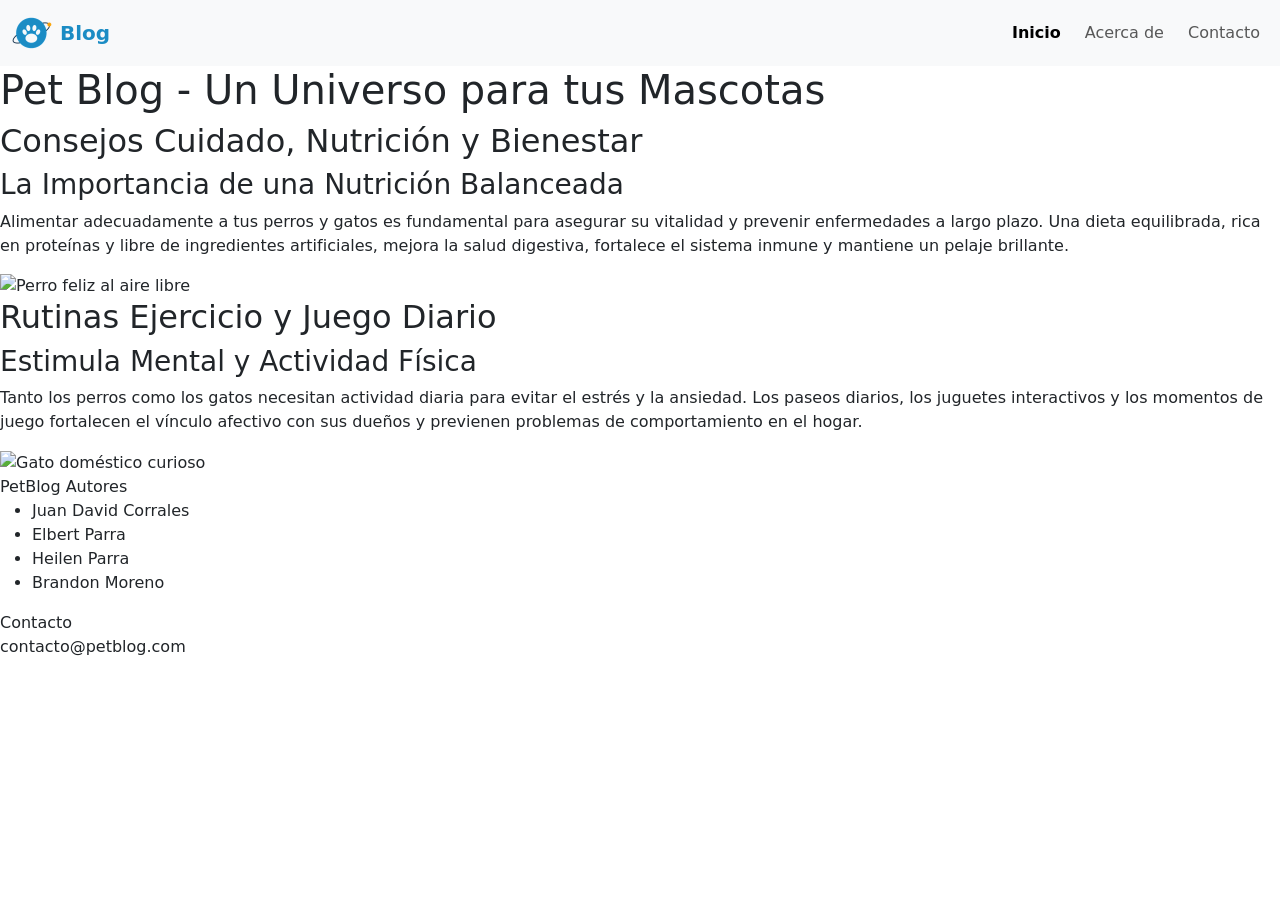
==== index.html @ 2574c0e8 "Navbar con logo, links centrados en móvil y página activa" ====
<!DOCTYPE html>
<html lang="es">
<head>
    <meta charset="UTF-8">
    <meta name="viewport" content="width=device-width, initial-scale=1.0">
    <link rel="stylesheet" href="style.css">
    <title>Pet Blog</title>
    <link href="https://cdn.jsdelivr.net/npm/bootstrap@5.3.8/dist/css/bootstrap.min.css" rel="stylesheet" integrity="sha384-sRIl4kxILFvY47J16cr9ZwB07vP4J8+LH7qKQnuqkuIAvNWLzeN8tE5YBujZqJLB" crossorigin="anonymous">
    <link rel="icon" href="img/favicon.ico">
</head>
<body> 
<nav class="navbar navbar-expand-lg bg-body-tertiary">
  <div class="container-fluid">
    <a class="navbar-brand d-flex align-items-center gap-2" href="index.html">
      <img src="img/logo-icon.png" alt="" width="40" height="40">
      <span class="fw-semibold" style="color: #1B8CC4;">Blog</span>
    </a>
    <button class="navbar-toggler" type="button" data-bs-toggle="collapse" data-bs-target="#navbarNavAltMarkup" aria-controls="navbarNavAltMarkup" aria-expanded="false" aria-label="Toggle navigation">
      <span class="navbar-toggler-icon"></span>
    </button>
    <div class="collapse navbar-collapse" id="navbarNavAltMarkup">
      <div class="navbar-nav ms-lg-auto text-center gap-lg-2">
        <a class="nav-link active fw-semibold" aria-current="page" href="index.html">Inicio</a>
        <a class="nav-link" href="about.html">Acerca de</a>
        <a class="nav-link" href="contact.html">Contacto</a>
      </div>
    </div>
  </div>
</nav>

    <main class="containerHomeSections">
       

        <section class="postSection">
            <h1>Pet Blog - Un Universo para tus Mascotas</h1>
            <h2>Consejos Cuidado, Nutrición y Bienestar</h2>
            
            <div class="blockEntries">
                <div class="entriesText">
                    <h3>La Importancia de una Nutrición Balanceada</h3>
                    <p>
                        Alimentar adecuadamente a tus perros y gatos es fundamental para asegurar su vitalidad y prevenir 
                        enfermedades a largo plazo. Una dieta equilibrada, rica en proteínas y libre de ingredientes artificiales, 
                        mejora la salud digestiva, fortalece el sistema inmune y mantiene un pelaje brillante.
                    </p>
                </div>

                <div class="petImage">
                    <img src="https://images.unsplash.com/photo-1543466835-00a7907e9de1?w=600&auto=format&fit=crop" alt="Perro feliz al aire libre">
                </div>
            </div>
        </section>

      
        <section class="postSection">
            <h2>Rutinas Ejercicio y Juego Diario</h2>
            
            <div class="blockEntries">
                <div class="entriesText">
                    <h3>Estimula Mental y Actividad Física</h3>
                    <p>
                        Tanto los perros como los gatos necesitan actividad diaria para evitar el estrés y la ansiedad. 
                        Los paseos diarios, los juguetes interactivos y los momentos de juego fortalecen el vínculo afectivo 
                        con sus dueños y previenen problemas de comportamiento en el hogar.
                    </p>
                </div>
                <div class="petImage">
                    <img src="https://images.unsplash.com/photo-1514888286974-6c03e2ca1dba?w=600&auto=format&fit=crop" alt="Gato doméstico curioso">
                </div>
            </div>
        </section>
    </main>
    
    <footer class="piePagina">
        <h8>PetBlog</h1>
        <h9>Autores</h9>
        <ul>
            <li>Juan David Corrales</li>
            <li>Elbert Parra</li>
            <li>Heilen Parra</li>
            <li>Brandon Moreno</li>
        </ul>
        <h10>Contacto</h10>
        <p id="correo">contacto@petblog.com</p>
        
    </footer>
    <script src="script.js"></script>
    <script src="https://cdn.jsdelivr.net/npm/bootstrap@5.3.8/dist/js/bootstrap.bundle.min.js" integrity="sha384-FKyoEForCGlyvwx9Hj09JcYn3nv7wiPVlz7YYwJrWVcXK/BmnVDxM+D2scQbITxI" crossorigin="anonymous"></script>
</body>
</html>
---- style.css ----
:root {
  --azul-noche: #0F2A43;      /* Títulos y texto */
  --azul-cielo: #1B8CC4;      /* Subtítulos, enlaces, botones */
  --azul-niebla: #D6ECF7;     /* Etiquetas y hover */
  --naranja-galleta: #F59E0B; /* Acento y llamadas a la acción */
  --gris-nube: #F4F6F8;       /* Fondo de la página */
  --blanco: #FFFFFF;          /* Tarjetas de los artículos */
  --gris-pizarra: #5B6B7B;    /* Texto secundario */
}

/*
* {
    margin: 0;
    padding: 0;
    box-sizing: border-box;
}

body {
    font-family: 'Segoe UI', Tahoma, Geneva, Verdana, sans-serif;
    color: #1e293b;
    background-color: #f1f5f9;
    display: flex;
    flex-direction: column;
    min-height: 100vh;
}
.containerHomeSections {
    max-width: 1100px;
    margin: 2rem auto;
    padding: 0 1.5rem;
    flex: 1;
}

.postSection {
    background: #ffffff;
    border-radius: 8px;
    padding: 2rem;
    margin-bottom: 2rem;
    box-shadow: 0 4px 6px rgba(0, 0, 0, 0.05);
}

.postSection h1 {
    font-size: 1.8rem;
    color: #0f172a;
    margin-bottom: 0.5rem;
}

.postSection h2 {
    font-size: 1.2rem;
    color: #0284c7;
    margin-bottom: 1.5rem;
    font-weight: 500;
}

.blockEntries {
    display: flex;
    align-items: center;
    gap: 2rem;
    margin-top: 1rem;
}

.entriesText {
    flex: 1;
}

.entriesText h3 {
    font-size: 1.3rem;
    color: #1e293b;
    margin-bottom: 0.8rem;
}

.entriesText p {
    color: #475569;
}

.petImage {
    flex: 1;
}

.petImage img {
    width: 100%;
    height: auto;
    border-radius: 8px;
    object-fit: cover;
    box-shadow: 0 4px 12px rgba(0, 0, 0, 0.1);
}

.blockEntries.reverse {
    flex-direction: row-reverse;
}
.piePagina{

    background-color: lightskyblue;
    color: #1B8CC4;
    padding: 40px 700px;
}

    nav {
        position: sticky;
        top:0;
        background-color: #87cefa;
  border-bottom: 1px solid black;

}

.crumbs ol {
  list-style-type: none;
  padding-left: 0;
}

.crumbs li {
  padding-left: 20%;
  padding-top: 10px;
  padding-bottom: 10px;
  
}

.crumb {
  display: inline-block;
}

.crumb a::after {
  display: inline-block;
  color: black;
  content: ">";
  font-size: 80%;
  font-weight: bold;
  padding: 0 3px;
}
a {
 font-size: larger;
font-family: 'Segoe UI', Tahoma, Geneva, Verdana, sans-serif;
}
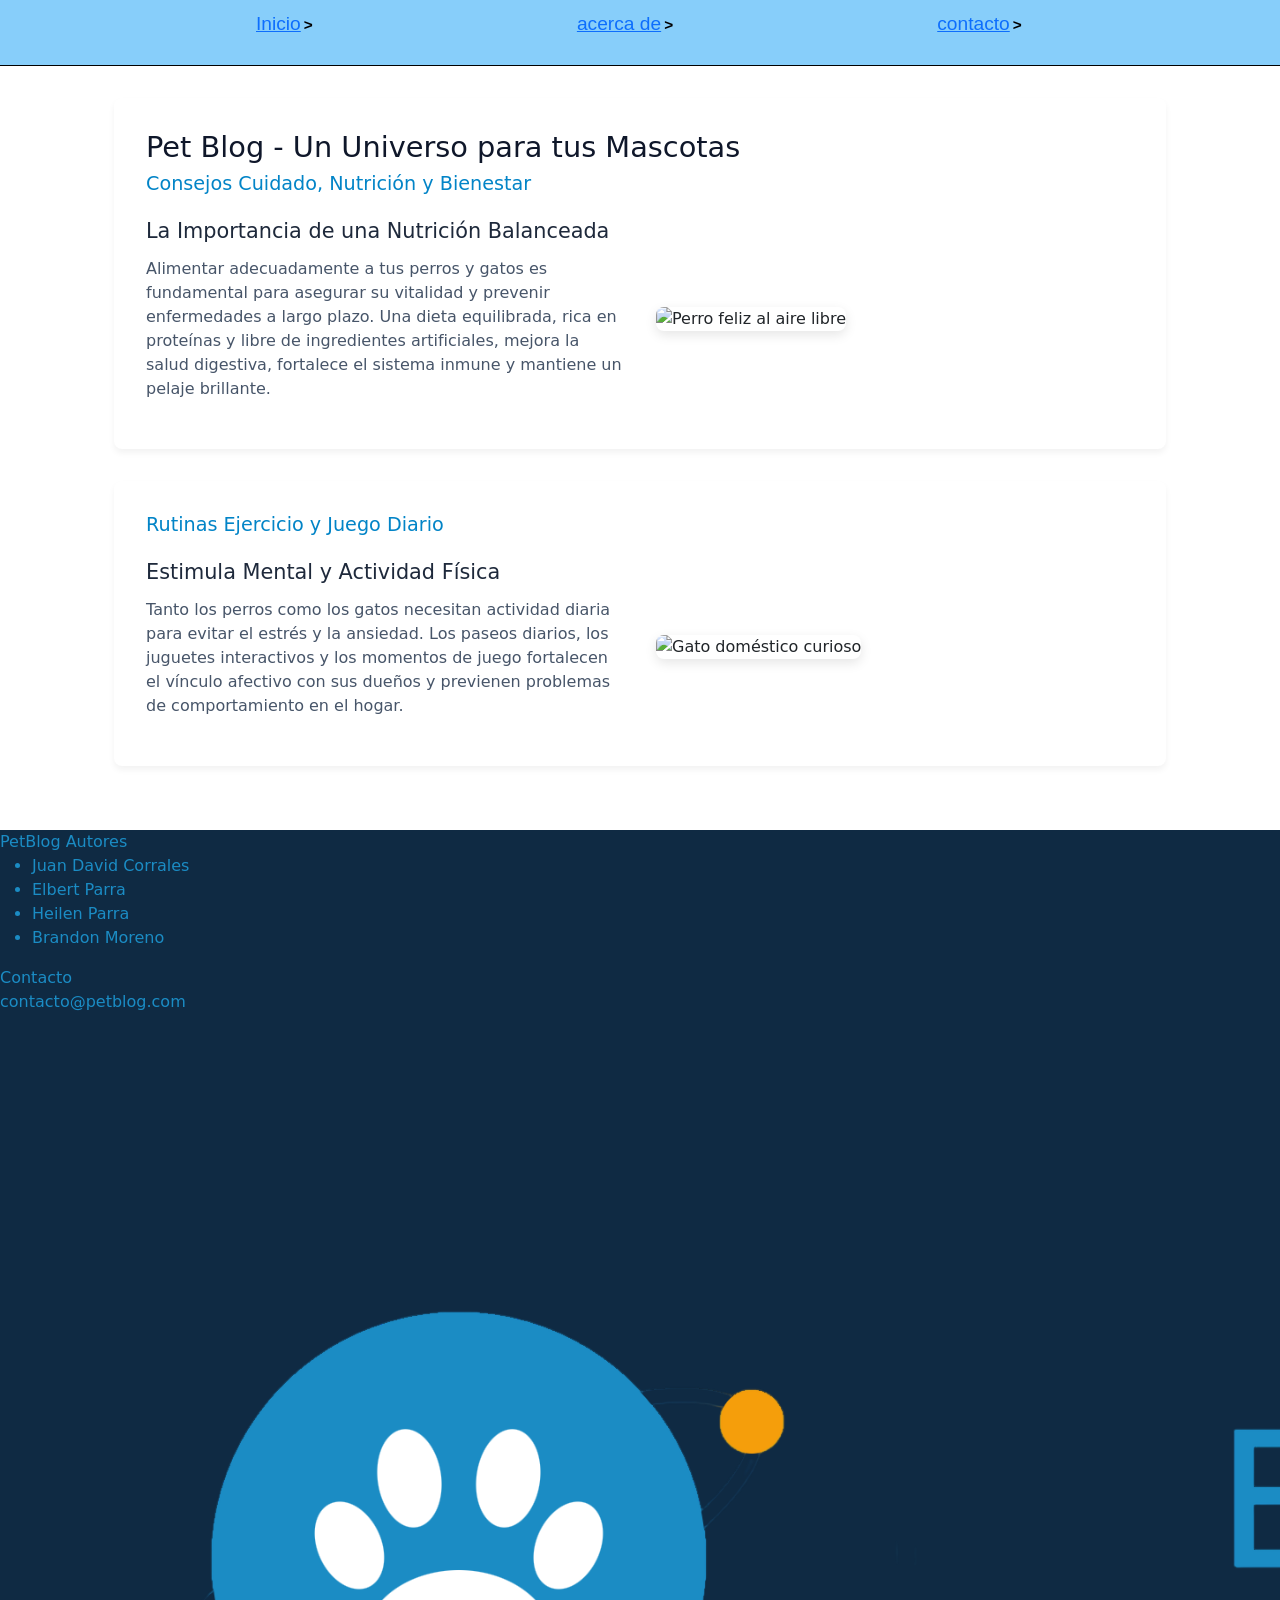
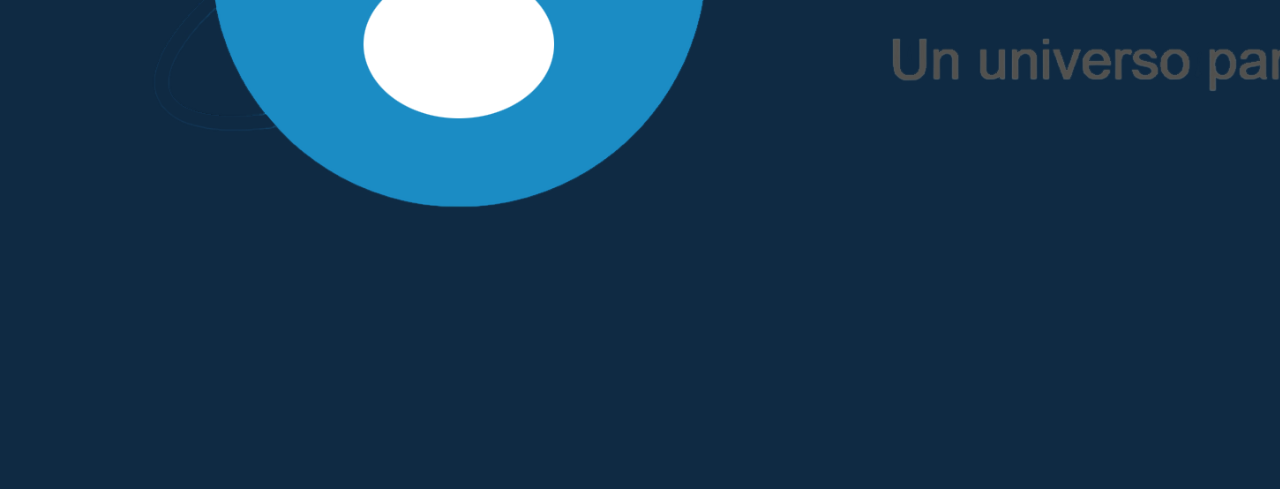
==== commit 827b9d19: "primera-actualizacion-footer" ====
--- a/index.html
+++ b/index.html
@@ -6,27 +6,18 @@
     <link rel="stylesheet" href="style.css">
     <title>Pet Blog</title>
     <link href="https://cdn.jsdelivr.net/npm/bootstrap@5.3.8/dist/css/bootstrap.min.css" rel="stylesheet" integrity="sha384-sRIl4kxILFvY47J16cr9ZwB07vP4J8+LH7qKQnuqkuIAvNWLzeN8tE5YBujZqJLB" crossorigin="anonymous">
-    <link rel="icon" href="img/favicon.ico">
 </head>
-<body> 
-<nav class="navbar navbar-expand-lg bg-body-tertiary">
-  <div class="container-fluid">
-    <a class="navbar-brand d-flex align-items-center gap-2" href="index.html">
-      <img src="img/logo-icon.png" alt="" width="40" height="40">
-      <span class="fw-semibold" style="color: #1B8CC4;">Blog</span>
-    </a>
-    <button class="navbar-toggler" type="button" data-bs-toggle="collapse" data-bs-target="#navbarNavAltMarkup" aria-controls="navbarNavAltMarkup" aria-expanded="false" aria-label="Toggle navigation">
-      <span class="navbar-toggler-icon"></span>
-    </button>
-    <div class="collapse navbar-collapse" id="navbarNavAltMarkup">
-      <div class="navbar-nav ms-lg-auto text-center gap-lg-2">
-        <a class="nav-link active fw-semibold" aria-current="page" href="index.html">Inicio</a>
-        <a class="nav-link" href="about.html">Acerca de</a>
-        <a class="nav-link" href="contact.html">Contacto</a>
-      </div>
-    </div>
-  </div>
+
+<body>
+       
+    <nav class="crumbs">
+  <ol>
+    <li class="crumb"><a href = "index.html">Inicio</a></li>
+    <li class="crumb"><a href = "about.html">acerca de</a></li>
+    <li class="crumb"><a href = "contact.html">contacto</a></li>
+  </ol>
 </nav>
+
 
     <main class="containerHomeSections">
        
@@ -82,6 +73,7 @@
         </ul>
         <h10>Contacto</h10>
         <p id="correo">contacto@petblog.com</p>
+        <img src="img/logo_pet_blog-Photoroom.png" alt="logo">
         
     </footer>
     <script src="script.js"></script>
--- a/style.css
+++ b/style.css
@@ -1,14 +1,4 @@
-:root {
-  --azul-noche: #0F2A43;      /* Títulos y texto */
-  --azul-cielo: #1B8CC4;      /* Subtítulos, enlaces, botones */
-  --azul-niebla: #D6ECF7;     /* Etiquetas y hover */
-  --naranja-galleta: #F59E0B; /* Acento y llamadas a la acción */
-  --gris-nube: #F4F6F8;       /* Fondo de la página */
-  --blanco: #FFFFFF;          /* Tarjetas de los artículos */
-  --gris-pizarra: #5B6B7B;    /* Texto secundario */
-}
 
-/*
 * {
     margin: 0;
     padding: 0;
@@ -89,9 +79,13 @@
 }
 .piePagina{
 
-    background-color: lightskyblue;
+    background-color: #0F2A43;
     color: #1B8CC4;
-    padding: 40px 700px;
+}
+
+#autores-lista{
+    color:#F4F6F8
+    fonts
 }
 
     nav {
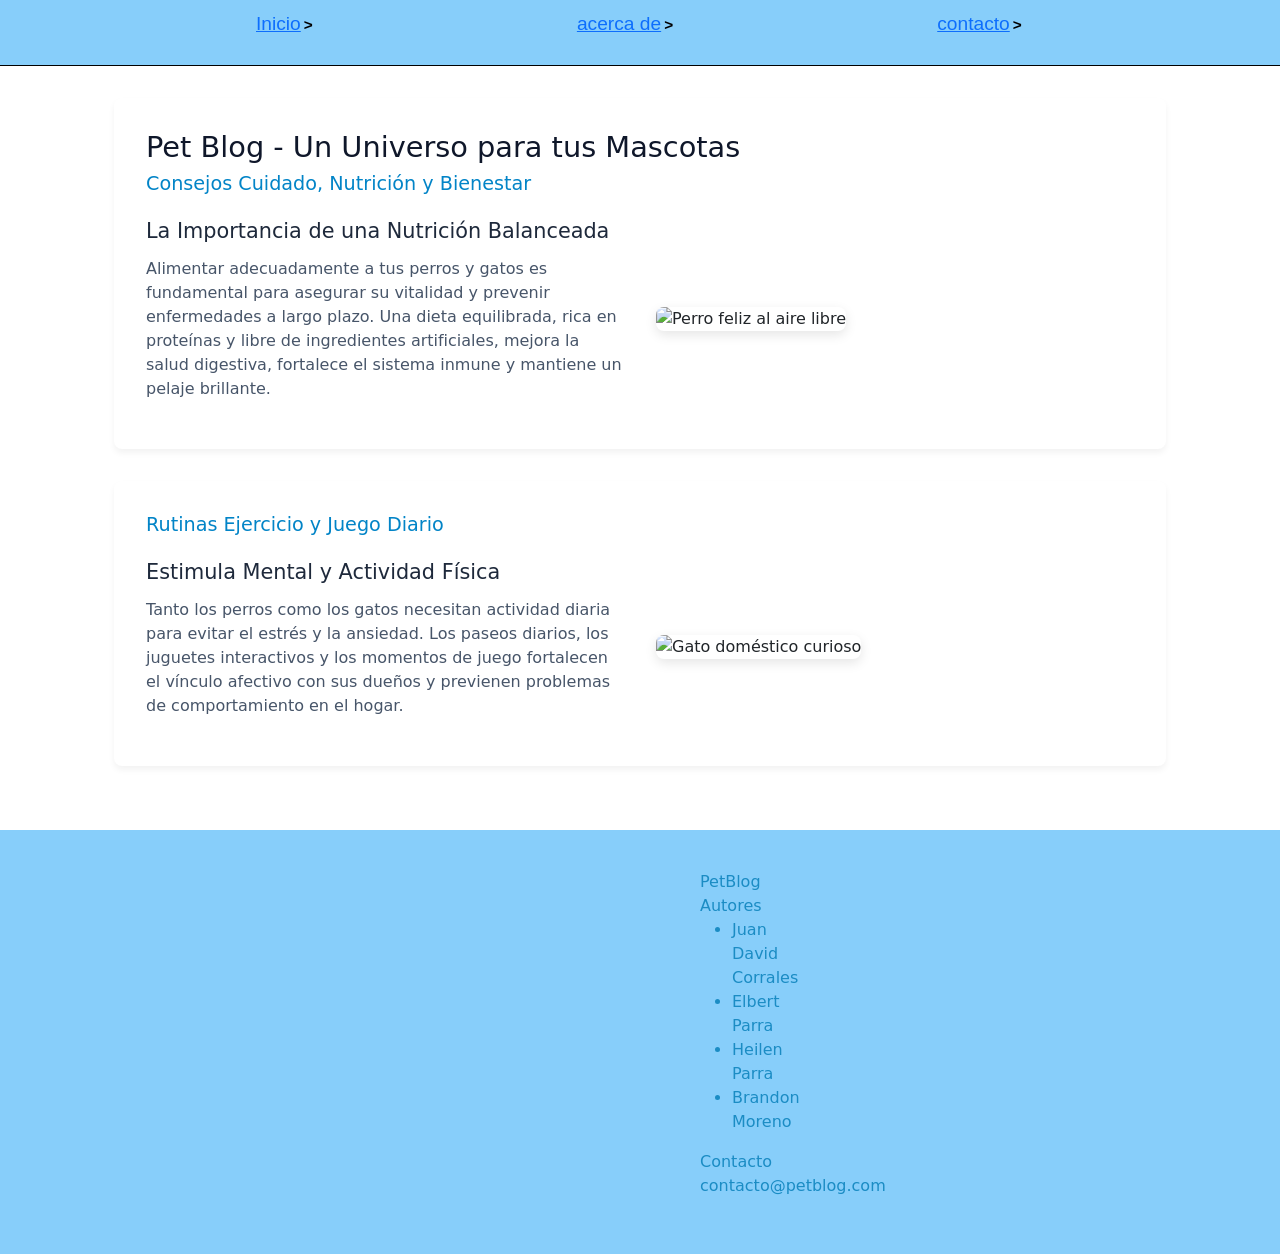
==== commit 38fa8854: "aboutus_update" ====
--- a/index.html
+++ b/index.html
@@ -73,7 +73,6 @@
         </ul>
         <h10>Contacto</h10>
         <p id="correo">contacto@petblog.com</p>
-        <img src="img/logo_pet_blog-Photoroom.png" alt="logo">
         
     </footer>
     <script src="script.js"></script>
--- a/style.css
+++ b/style.css
@@ -79,13 +79,9 @@
 }
 .piePagina{
 
-    background-color: #0F2A43;
+    background-color: lightskyblue;
     color: #1B8CC4;
-}
-
-#autores-lista{
-    color:#F4F6F8
-    fonts
+    padding: 40px 700px;
 }
 
     nav {
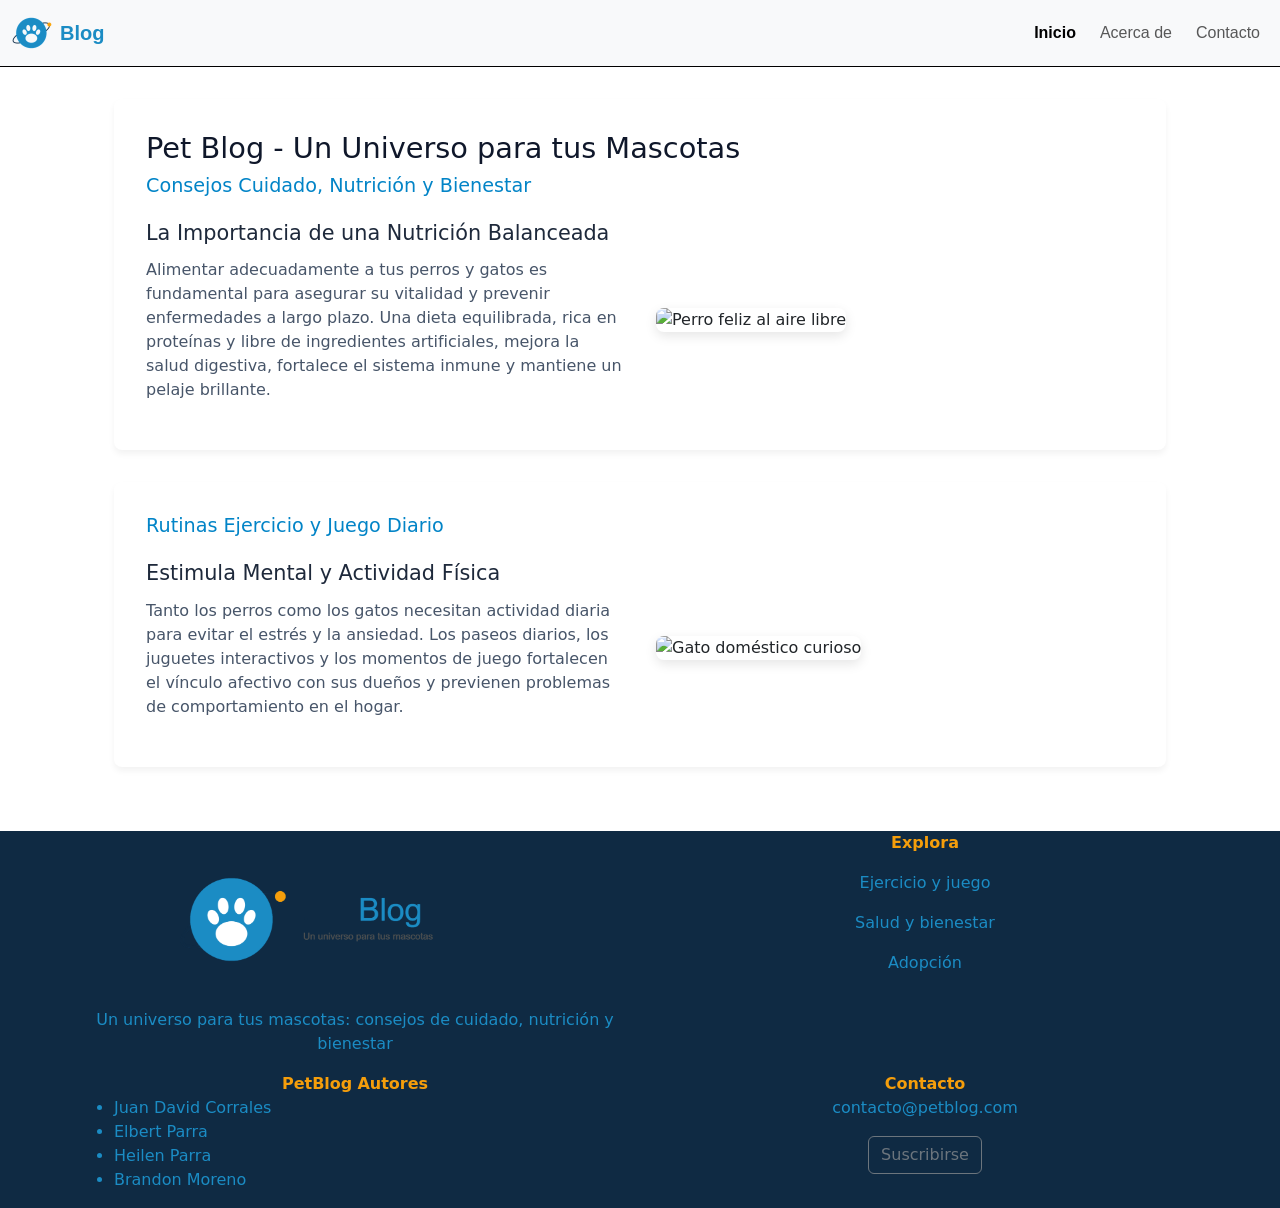
==== commit f4366781: "footer-actualizado" ====
--- a/index.html
+++ b/index.html
@@ -6,18 +6,27 @@
     <link rel="stylesheet" href="style.css">
     <title>Pet Blog</title>
     <link href="https://cdn.jsdelivr.net/npm/bootstrap@5.3.8/dist/css/bootstrap.min.css" rel="stylesheet" integrity="sha384-sRIl4kxILFvY47J16cr9ZwB07vP4J8+LH7qKQnuqkuIAvNWLzeN8tE5YBujZqJLB" crossorigin="anonymous">
+    <link rel="icon" href="img/favicon.ico">
 </head>
-
-<body>
-       
-    <nav class="crumbs">
-  <ol>
-    <li class="crumb"><a href = "index.html">Inicio</a></li>
-    <li class="crumb"><a href = "about.html">acerca de</a></li>
-    <li class="crumb"><a href = "contact.html">contacto</a></li>
-  </ol>
+<body> 
+<nav class="navbar navbar-expand-lg bg-body-tertiary">
+  <div class="container-fluid">
+    <a class="navbar-brand d-flex align-items-center gap-2" href="index.html">
+      <img src="img/logo-icon.png" alt="" width="40" height="40">
+      <span class="fw-semibold" style="color: #1B8CC4;">Blog</span>
+    </a>
+    <button class="navbar-toggler" type="button" data-bs-toggle="collapse" data-bs-target="#navbarNavAltMarkup" aria-controls="navbarNavAltMarkup" aria-expanded="false" aria-label="Toggle navigation">
+      <span class="navbar-toggler-icon"></span>
+    </button>
+    <div class="collapse navbar-collapse" id="navbarNavAltMarkup">
+      <div class="navbar-nav ms-lg-auto text-center gap-lg-2">
+        <a class="nav-link active fw-semibold" aria-current="page" href="index.html">Inicio</a>
+        <a class="nav-link" href="about.html">Acerca de</a>
+        <a class="nav-link" href="contact.html">Contacto</a>
+      </div>
+    </div>
+  </div>
 </nav>
-
 
     <main class="containerHomeSections">
        
@@ -62,18 +71,41 @@
         </section>
     </main>
     
-    <footer class="piePagina">
-        <h8>PetBlog</h1>
-        <h9>Autores</h9>
-        <ul>
-            <li>Juan David Corrales</li>
-            <li>Elbert Parra</li>
-            <li>Heilen Parra</li>
-            <li>Brandon Moreno</li>
-        </ul>
-        <h10>Contacto</h10>
-        <p id="correo">contacto@petblog.com</p>
-        
+   <footer class="piePagina">
+        <div class="container text-center">
+            <div class="row">
+                <div class="col">
+                    <img src="img/logo_pet_blog-Photoroom.png" alt="logo" width="400">
+                    <p>Un universo para tus mascotas: consejos de cuidado, nutrición y bienestar</p>
+                </div>
+
+                <div class="col">
+                    <p class="fw-bold" class="text-center" style="color: #F59E0B;">Explora</p>
+                    <p class="text-center">Ejercicio y juego</p>
+                    <p class="text-center">Salud y bienestar</p>
+                    <p class="text-center">Adopción</p>
+                </div>
+
+            </div>
+            <div class="row">
+                <div class="col">    
+                    <h8 class="fw-bold" style="color: #F59E0B;">PetBlog</h8>
+                        <h9 class="fw-bold" style="color: #F59E0B;">Autores</h9>
+                        <ul>
+                            <li class="text-start">Juan David Corrales</li>
+                            <li class="text-start">Elbert Parra</li>
+                            <li class="text-start">Heilen Parra</li>
+                            <li class="text-start">Brandon Moreno</li>
+                        </ul>
+                </div>
+
+                <div class="col">
+                    <h10 class="fw-bold" style="color: #F59E0B;">Contacto</h10>
+                    <p id="correo">contacto@petblog.com</p>
+                    <button id="boton-suscribirse" type="button" class="btn btn-outline-secondary">Suscribirse</button>
+                </div>
+            </div>
+        </div>
     </footer>
     <script src="script.js"></script>
     <script src="https://cdn.jsdelivr.net/npm/bootstrap@5.3.8/dist/js/bootstrap.bundle.min.js" integrity="sha384-FKyoEForCGlyvwx9Hj09JcYn3nv7wiPVlz7YYwJrWVcXK/BmnVDxM+D2scQbITxI" crossorigin="anonymous"></script>
--- a/style.css
+++ b/style.css
@@ -1,3 +1,13 @@
+:root {
+  --azul-noche: #0F2A43;      /* Títulos y texto */
+  --azul-cielo: #1B8CC4;      /* Subtítulos, enlaces, botones */
+  --azul-niebla: #D6ECF7;     /* Etiquetas y hover */
+  --naranja-galleta: #F59E0B; /* Acento y llamadas a la acción */
+  --gris-nube: #F4F6F8;       /* Fondo de la página */
+  --blanco: #FFFFFF;          /* Tarjetas de los artículos */
+  --gris-pizarra: #5B6B7B;    /* Texto secundario */
+}
+
 
 * {
     margin: 0;
@@ -79,9 +89,14 @@
 }
 .piePagina{
 
-    background-color: lightskyblue;
+    background-color: #0F2A43;
     color: #1B8CC4;
-    padding: 40px 700px;
+}
+
+
+#autores-lista{
+    color:#F4F6F8
+    fonts
 }
 
     nav {
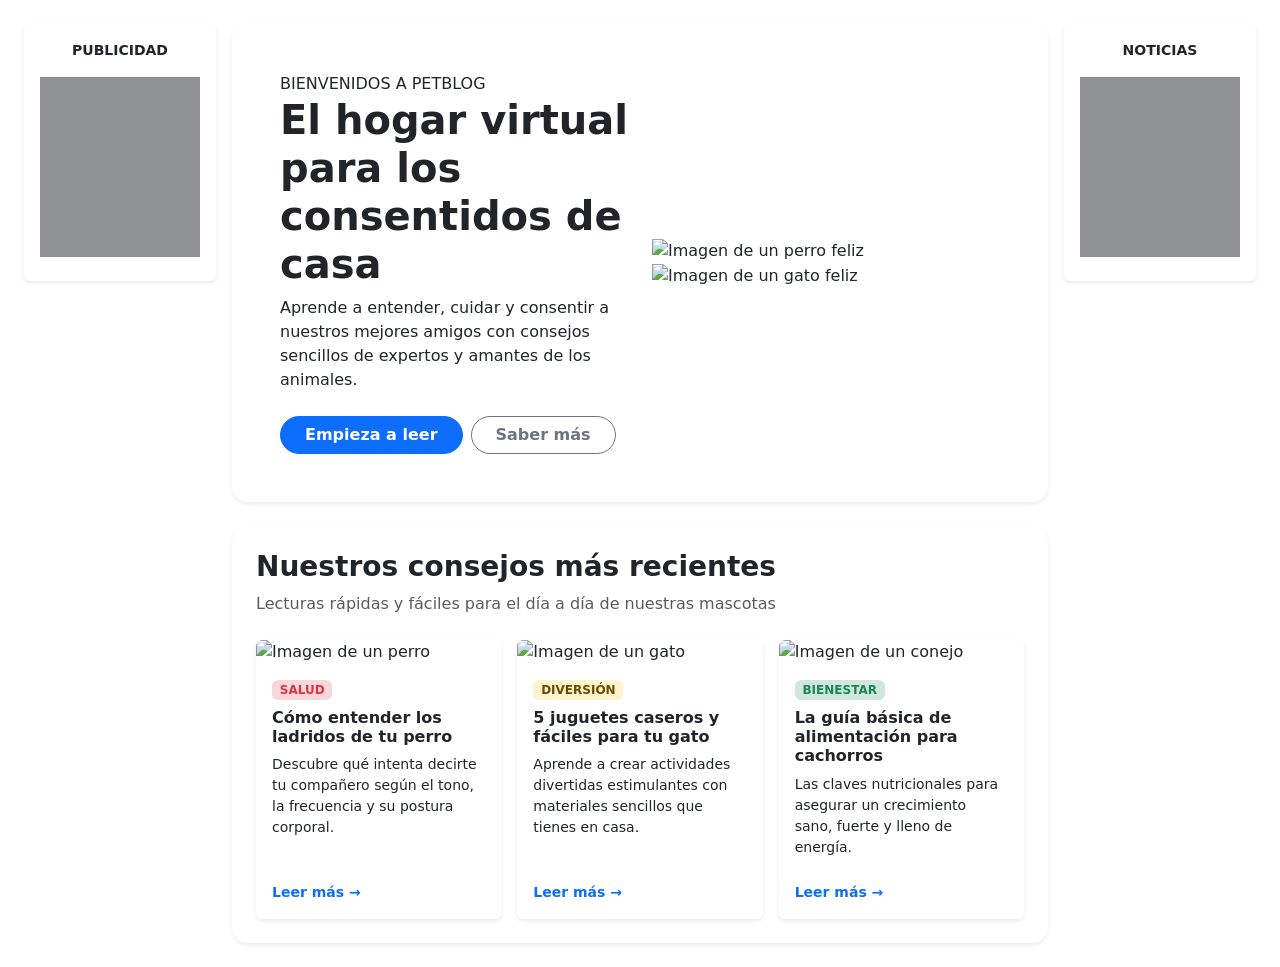
==== commit e21d7147: "Refactoring Index" ====
--- a/index.html
+++ b/index.html
@@ -1,114 +1,136 @@
 <!DOCTYPE html>
 <html lang="es">
 <head>
-    <meta charset="UTF-8">
-    <meta name="viewport" content="width=device-width, initial-scale=1.0">
-    <link rel="stylesheet" href="style.css">
-    <title>Pet Blog</title>
-    <link href="https://cdn.jsdelivr.net/npm/bootstrap@5.3.8/dist/css/bootstrap.min.css" rel="stylesheet" integrity="sha384-sRIl4kxILFvY47J16cr9ZwB07vP4J8+LH7qKQnuqkuIAvNWLzeN8tE5YBujZqJLB" crossorigin="anonymous">
-    <link rel="icon" href="img/favicon.ico">
+  <meta charset="UTF-8">
+  <meta name="viewport" content="width=device-width, initial-scale=1.0">
+  <title>PetBlog</title>
+  <link href="https://cdn.jsdelivr.net/npm/bootstrap@5.3.3/dist/css/bootstrap.min.css" rel="stylesheet">
+  <link rel="stylesheet" href="styles.css">
 </head>
-<body> 
-<nav class="navbar navbar-expand-lg bg-body-tertiary">
-  <div class="container-fluid">
-    <a class="navbar-brand d-flex align-items-center gap-2" href="index.html">
-      <img src="img/logo-icon.png" alt="" width="40" height="40">
-      <span class="fw-semibold" style="color: #1B8CC4;">Blog</span>
-    </a>
-    <button class="navbar-toggler" type="button" data-bs-toggle="collapse" data-bs-target="#navbarNavAltMarkup" aria-controls="navbarNavAltMarkup" aria-expanded="false" aria-label="Toggle navigation">
-      <span class="navbar-toggler-icon"></span>
-    </button>
-    <div class="collapse navbar-collapse" id="navbarNavAltMarkup">
-      <div class="navbar-nav ms-lg-auto text-center gap-lg-2">
-        <a class="nav-link active fw-semibold" aria-current="page" href="index.html">Inicio</a>
-        <a class="nav-link" href="about.html">Acerca de</a>
-        <a class="nav-link" href="contact.html">Contacto</a>
+<body>
+
+ 
+
+
+  <main>
+    <div class="container-fluid my-4 px-lg-4">
+      <div class="row g-3 align-items-start">
+        
+        <!-- Columna Izquierda: Publicidad  -->
+        <aside class="col-12 col-md-2">
+          <div class="aside-box p-3 text-center rounded shadow-sm">
+            <small class="fw-bold text-uppercase d-block mb-2">Publicidad</small>
+            <div class="placeholder-glow">
+              <span class="placeholder col-12 my-2" style="height: 180px;"></span>
+            </div>
+          </div>
+        </aside>
+
+        <!-- Columna Central: Hero -->
+        <div class="col-12 col-md-8">
+          
+          <!-- Sección HERO -->
+          <section class="hero p-4 p-md-5 rounded-4 shadow-sm mb-4">
+            <div class="row align-items-center g-4">
+              
+              <!-- Texto del Hero -->
+              <div class="col-12 col-lg-6">
+                <span class="heroBadge">BIENVENIDOS A PETBLOG</span>
+                <h1 class="heroTextTitle display-6 fw-bold">El hogar virtual para los consentidos de casa</h1>
+                <p class="heroTextText fs-6 mb-4">Aprende a entender, cuidar y consentir a nuestros mejores amigos con consejos sencillos de expertos y amantes de los animales.</p>
+                <div class="heroTextButtons d-flex gap-2 flex-wrap">
+                  <a href="#postId" class="btn btn-primary rounded-pill px-4 fw-bold">Empieza a leer</a>
+                  <a href="nosotros.html" class="btn btn-outline-secondary rounded-pill px-4 fw-bold">Saber más</a>
+                </div>
+              </div>
+
+              <!-- Imágenes del Hero -->
+              <div class="col-12 col-lg-6">
+                <div class="heroImages">
+                  <div class="heroImagesBackgroundOne"></div>
+                  <div class="heroImagesBackgoundTwo"></div> 
+
+                  <div class="heroImage imageDog">
+                    <img src="https://images.unsplash.com/photo-1543466835-00a7907e9de1?w=400" alt="Imagen de un perro feliz" class="img-fluid w-100 h-100 object-fit-cover">
+                  </div>
+
+                  <div class="heroImage imageCat">
+                    <img src="https://images.unsplash.com/photo-1514888286974-6c03e2ca1dba?w=400" alt="Imagen de un gato feliz" class="img-fluid w-100 h-100 object-fit-cover">
+                  </div>
+
+                  
+              </div>
+
+            </div>
+          </section>
+
+          <!-- Sección POSTS  -->
+          <section class="post p-4 rounded-4 shadow-sm" id="postId">
+            <div class="postTitle mb-4">
+              <h2 class="fw-bold h3">Nuestros consejos más recientes</h2>
+              <p class="text-muted">Lecturas rápidas y fáciles para el día a día de nuestras mascotas</p>
+            </div>
+
+            <div class="row row-cols-1 row-cols-lg-3 g-3">
+              
+              <div class="col">
+                <article class="card h-100 border-0 shadow-sm overflow-hidden">
+                  <img src="https://images.unsplash.com/photo-1583511655857-d19b40a7a54e?w=500" class="card-img-top post-card-img" alt="Imagen de un perro">
+                  <div class="card-body d-flex flex-column">
+                    <span class="card-tag tag-salud badge bg-danger-subtle text-danger mb-2 align-self-start">SALUD</span>
+                    <h3 class="card-title h6 fw-bold">Cómo entender los ladridos de tu perro</h3>
+                    <p class="card-text small flex-grow-1">Descubre qué intenta decirte tu compañero según el tono, la frecuencia y su postura corporal.</p>
+                    <a href="#" class="read-more fw-bold text-decoration-none small mt-2">Leer más &rarr;</a>
+                  </div>
+                </article>
+              </div>
+
+              <div class="col">
+                <article class="card h-100 border-0 shadow-sm overflow-hidden">
+                  <img src="https://images.unsplash.com/photo-1533738363-b7f9aef128ce?w=500" class="card-img-top post-card-img" alt="Imagen de un gato">
+                  <div class="card-body d-flex flex-column">
+                    <span class="card-tag tag-diversion badge bg-warning-subtle text-warning-emphasis mb-2 align-self-start">DIVERSIÓN</span>
+                    <h3 class="card-title h6 fw-bold">5 juguetes caseros y fáciles para tu gato</h3>
+                    <p class="card-text small flex-grow-1">Aprende a crear actividades divertidas estimulantes con materiales sencillos que tienes en casa.</p>
+                    <a href="#" class="read-more fw-bold text-decoration-none small mt-2">Leer más &rarr;</a>
+                  </div>
+                </article>
+              </div>
+
+              <div class="col">
+                <article class="card h-100 border-0 shadow-sm overflow-hidden">
+                  <img src="https://images.unsplash.com/photo-1552053831-71594a27632d?w=500" class="card-img-top post-card-img" alt="Imagen de un conejo">
+                  <div class="card-body d-flex flex-column">
+                    <span class="card-tag tag-bienestar badge bg-success-subtle text-success mb-2 align-self-start">BIENESTAR</span>
+                    <h3 class="card-title h6 fw-bold">La guía básica de alimentación para cachorros</h3>
+                    <p class="card-text small flex-grow-1">Las claves nutricionales para asegurar un crecimiento sano, fuerte y lleno de energía.</p>
+                    <a href="#" class="read-more fw-bold text-decoration-none small mt-2">Leer más &rarr;</a>
+                  </div>
+                </article>
+              </div>
+
+            </div>
+          </section>
+
+        </div>
+
+        <!-- Columna Derecha: Noticias  -->
+        <aside class="col-12 col-md-2">
+          <div class="aside-box p-3 text-center rounded shadow-sm">
+            <small class="fw-bold text-uppercase d-block mb-2">Noticias</small>
+            <div class="placeholder-glow">
+              <span class="placeholder col-12 my-2" style="height: 180px;"></span>
+            </div>
+          </div>
+        </aside>
+
       </div>
     </div>
-  </div>
-</nav>
+  </main>
 
-    <main class="containerHomeSections">
-       
 
-        <section class="postSection">
-            <h1>Pet Blog - Un Universo para tus Mascotas</h1>
-            <h2>Consejos Cuidado, Nutrición y Bienestar</h2>
-            
-            <div class="blockEntries">
-                <div class="entriesText">
-                    <h3>La Importancia de una Nutrición Balanceada</h3>
-                    <p>
-                        Alimentar adecuadamente a tus perros y gatos es fundamental para asegurar su vitalidad y prevenir 
-                        enfermedades a largo plazo. Una dieta equilibrada, rica en proteínas y libre de ingredientes artificiales, 
-                        mejora la salud digestiva, fortalece el sistema inmune y mantiene un pelaje brillante.
-                    </p>
-                </div>
 
-                <div class="petImage">
-                    <img src="https://images.unsplash.com/photo-1543466835-00a7907e9de1?w=600&auto=format&fit=crop" alt="Perro feliz al aire libre">
-                </div>
-            </div>
-        </section>
 
-      
-        <section class="postSection">
-            <h2>Rutinas Ejercicio y Juego Diario</h2>
-            
-            <div class="blockEntries">
-                <div class="entriesText">
-                    <h3>Estimula Mental y Actividad Física</h3>
-                    <p>
-                        Tanto los perros como los gatos necesitan actividad diaria para evitar el estrés y la ansiedad. 
-                        Los paseos diarios, los juguetes interactivos y los momentos de juego fortalecen el vínculo afectivo 
-                        con sus dueños y previenen problemas de comportamiento en el hogar.
-                    </p>
-                </div>
-                <div class="petImage">
-                    <img src="https://images.unsplash.com/photo-1514888286974-6c03e2ca1dba?w=600&auto=format&fit=crop" alt="Gato doméstico curioso">
-                </div>
-            </div>
-        </section>
-    </main>
-    
-   <footer class="piePagina">
-        <div class="container text-center">
-            <div class="row">
-                <div class="col">
-                    <img src="img/logo_pet_blog-Photoroom.png" alt="logo" width="400">
-                    <p>Un universo para tus mascotas: consejos de cuidado, nutrición y bienestar</p>
-                </div>
-
-                <div class="col">
-                    <p class="fw-bold" class="text-center" style="color: #F59E0B;">Explora</p>
-                    <p class="text-center">Ejercicio y juego</p>
-                    <p class="text-center">Salud y bienestar</p>
-                    <p class="text-center">Adopción</p>
-                </div>
-
-            </div>
-            <div class="row">
-                <div class="col">    
-                    <h8 class="fw-bold" style="color: #F59E0B;">PetBlog</h8>
-                        <h9 class="fw-bold" style="color: #F59E0B;">Autores</h9>
-                        <ul>
-                            <li class="text-start">Juan David Corrales</li>
-                            <li class="text-start">Elbert Parra</li>
-                            <li class="text-start">Heilen Parra</li>
-                            <li class="text-start">Brandon Moreno</li>
-                        </ul>
-                </div>
-
-                <div class="col">
-                    <h10 class="fw-bold" style="color: #F59E0B;">Contacto</h10>
-                    <p id="correo">contacto@petblog.com</p>
-                    <button id="boton-suscribirse" type="button" class="btn btn-outline-secondary">Suscribirse</button>
-                </div>
-            </div>
-        </div>
-    </footer>
-    <script src="script.js"></script>
-    <script src="https://cdn.jsdelivr.net/npm/bootstrap@5.3.8/dist/js/bootstrap.bundle.min.js" integrity="sha384-FKyoEForCGlyvwx9Hj09JcYn3nv7wiPVlz7YYwJrWVcXK/BmnVDxM+D2scQbITxI" crossorigin="anonymous"></script>
+  <script src="https://cdn.jsdelivr.net/npm/bootstrap@5.3.3/dist/js/bootstrap.bundle.min.js"></script>
 </body>
-</html>
-
+</html>
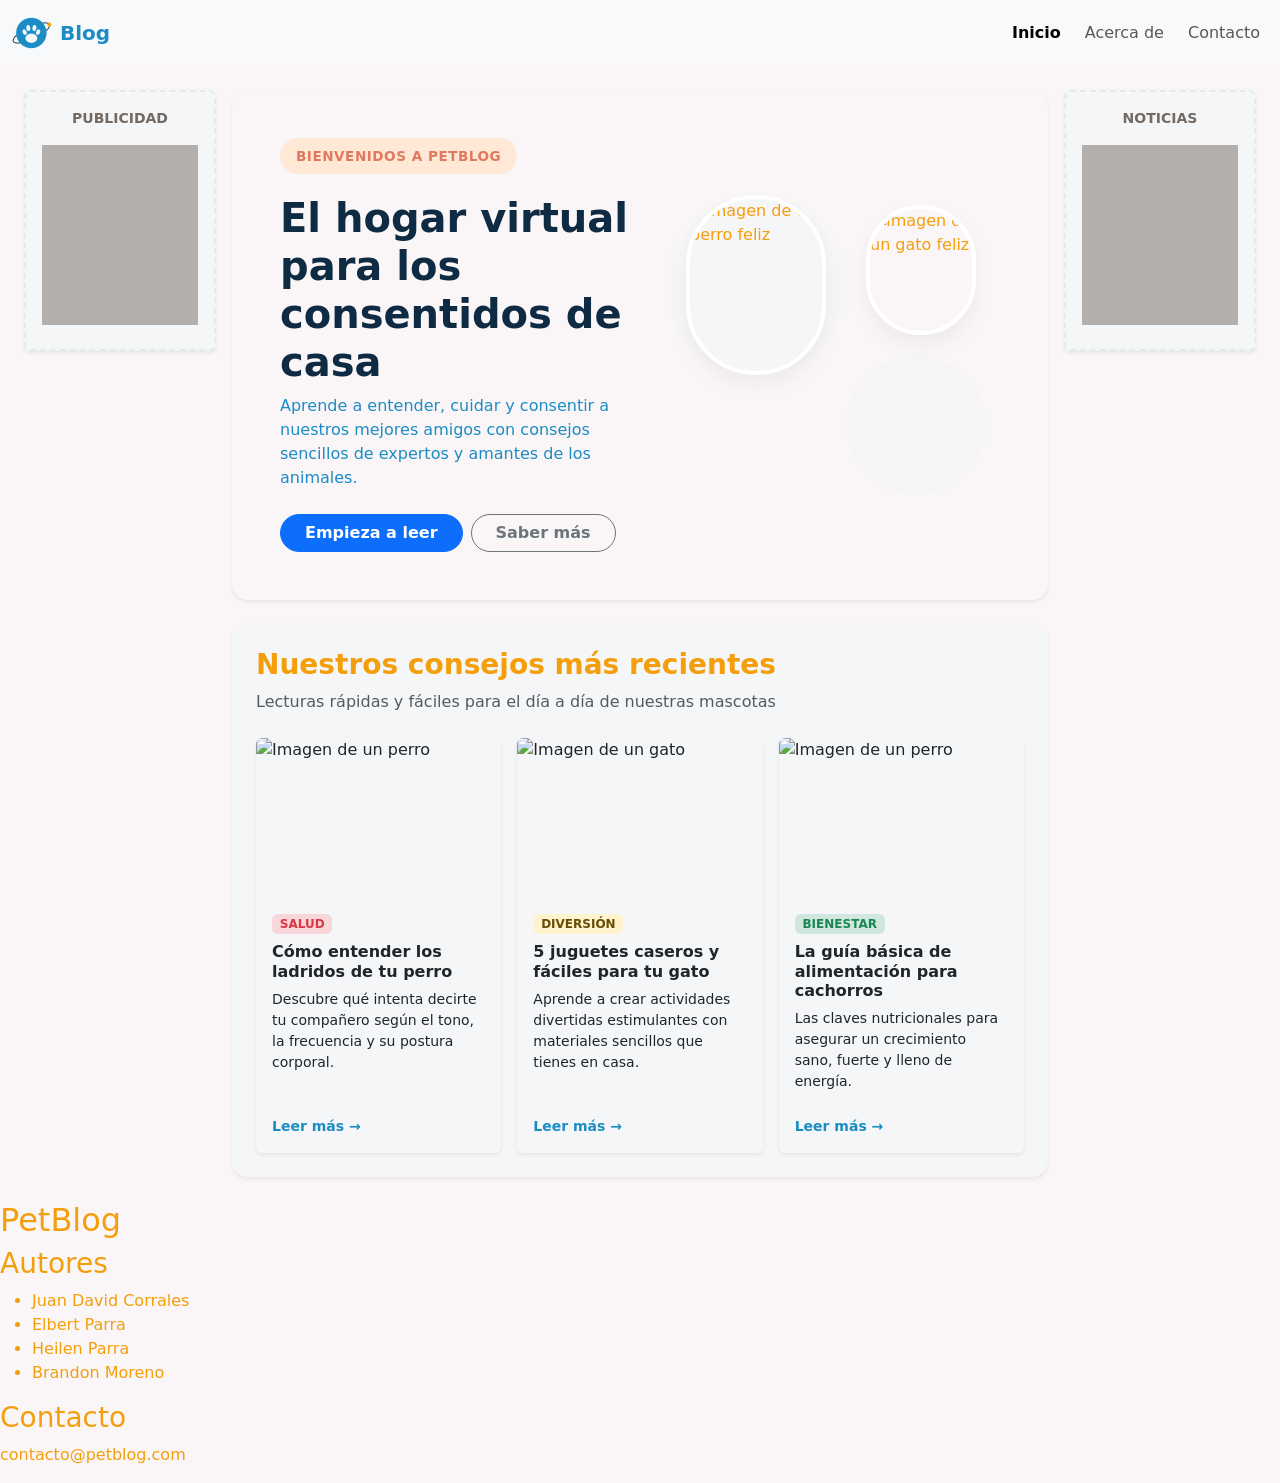
==== commit dcfde629: "Merge branch 'main' into ElbertP" ====
--- a/index.html
+++ b/index.html
@@ -4,19 +4,35 @@
   <meta charset="UTF-8">
   <meta name="viewport" content="width=device-width, initial-scale=1.0">
   <title>PetBlog</title>
-  <link href="https://cdn.jsdelivr.net/npm/bootstrap@5.3.3/dist/css/bootstrap.min.css" rel="stylesheet">
-  <link rel="stylesheet" href="styles.css">
+  <link href="https://cdn.jsdelivr.net/npm/bootstrap@5.3.8/dist/css/bootstrap.min.css" rel="stylesheet" integrity="sha384-sRIl4kxILFvY47J16cr9ZwB07vP4J8+LH7qKQnuqkuIAvNWLzeN8tE5YBujZqJLB" crossorigin="anonymous">
+  <link rel="stylesheet" href="style.css">
+  <link rel="icon" href="img/favicon.ico">
 </head>
 <body>
-
- 
-
+  <nav class="navbar navbar-expand-lg bg-body-tertiary">
+    <div class="container-fluid">
+      <a class="navbar-brand d-flex align-items-center gap-2" href="index.html">
+        <img src="img/logo-icon.png" alt="" width="40" height="40">
+        <span class="fw-semibold" style="color: #1B8CC4;">Blog</span>
+      </a>
+      <button class="navbar-toggler" type="button" data-bs-toggle="collapse" data-bs-target="#navbarNavAltMarkup" aria-controls="navbarNavAltMarkup" aria-expanded="false" aria-label="Toggle navigation">
+        <span class="navbar-toggler-icon"></span>
+      </button>
+      <div class="collapse navbar-collapse" id="navbarNavAltMarkup">
+        <div class="navbar-nav ms-lg-auto text-center gap-lg-2">
+          <a class="nav-link active fw-semibold" aria-current="page" href="index.html">Inicio</a>
+          <a class="nav-link" href="about.html">Acerca de</a>
+          <a class="nav-link" href="contact.html">Contacto</a>
+        </div>
+      </div>
+    </div>
+  </nav>
 
   <main>
     <div class="container-fluid my-4 px-lg-4">
       <div class="row g-3 align-items-start">
-        
-        <!-- Columna Izquierda: Publicidad  -->
+
+        <!-- Columna Izquierda: Publicidad -->
         <aside class="col-12 col-md-2">
           <div class="aside-box p-3 text-center rounded shadow-sm">
             <small class="fw-bold text-uppercase d-block mb-2">Publicidad</small>
@@ -26,13 +42,13 @@
           </div>
         </aside>
 
-        <!-- Columna Central: Hero -->
+        <!-- Columna Central -->
         <div class="col-12 col-md-8">
-          
+
           <!-- Sección HERO -->
           <section class="hero p-4 p-md-5 rounded-4 shadow-sm mb-4">
             <div class="row align-items-center g-4">
-              
+
               <!-- Texto del Hero -->
               <div class="col-12 col-lg-6">
                 <span class="heroBadge">BIENVENIDOS A PETBLOG</span>
@@ -40,7 +56,7 @@
                 <p class="heroTextText fs-6 mb-4">Aprende a entender, cuidar y consentir a nuestros mejores amigos con consejos sencillos de expertos y amantes de los animales.</p>
                 <div class="heroTextButtons d-flex gap-2 flex-wrap">
                   <a href="#postId" class="btn btn-primary rounded-pill px-4 fw-bold">Empieza a leer</a>
-                  <a href="nosotros.html" class="btn btn-outline-secondary rounded-pill px-4 fw-bold">Saber más</a>
+                  <a href="about.html" class="btn btn-outline-secondary rounded-pill px-4 fw-bold">Saber más</a>
                 </div>
               </div>
 
@@ -48,7 +64,7 @@
               <div class="col-12 col-lg-6">
                 <div class="heroImages">
                   <div class="heroImagesBackgroundOne"></div>
-                  <div class="heroImagesBackgoundTwo"></div> 
+                  <div class="heroImagesBackgoundTwo"></div>
 
                   <div class="heroImage imageDog">
                     <img src="https://images.unsplash.com/photo-1543466835-00a7907e9de1?w=400" alt="Imagen de un perro feliz" class="img-fluid w-100 h-100 object-fit-cover">
@@ -57,14 +73,13 @@
                   <div class="heroImage imageCat">
                     <img src="https://images.unsplash.com/photo-1514888286974-6c03e2ca1dba?w=400" alt="Imagen de un gato feliz" class="img-fluid w-100 h-100 object-fit-cover">
                   </div>
-
-                  
+                </div>
               </div>
 
             </div>
           </section>
 
-          <!-- Sección POSTS  -->
+          <!-- Sección POSTS -->
           <section class="post p-4 rounded-4 shadow-sm" id="postId">
             <div class="postTitle mb-4">
               <h2 class="fw-bold h3">Nuestros consejos más recientes</h2>
@@ -72,7 +87,7 @@
             </div>
 
             <div class="row row-cols-1 row-cols-lg-3 g-3">
-              
+
               <div class="col">
                 <article class="card h-100 border-0 shadow-sm overflow-hidden">
                   <img src="https://images.unsplash.com/photo-1583511655857-d19b40a7a54e?w=500" class="card-img-top post-card-img" alt="Imagen de un perro">
@@ -99,7 +114,7 @@
 
               <div class="col">
                 <article class="card h-100 border-0 shadow-sm overflow-hidden">
-                  <img src="https://images.unsplash.com/photo-1552053831-71594a27632d?w=500" class="card-img-top post-card-img" alt="Imagen de un conejo">
+                  <img src="https://images.unsplash.com/photo-1552053831-71594a27632d?w=500" class="card-img-top post-card-img" alt="Imagen de un perro">
                   <div class="card-body d-flex flex-column">
                     <span class="card-tag tag-bienestar badge bg-success-subtle text-success mb-2 align-self-start">BIENESTAR</span>
                     <h3 class="card-title h6 fw-bold">La guía básica de alimentación para cachorros</h3>
@@ -114,7 +129,7 @@
 
         </div>
 
-        <!-- Columna Derecha: Noticias  -->
+        <!-- Columna Derecha: Noticias -->
         <aside class="col-12 col-md-2">
           <div class="aside-box p-3 text-center rounded shadow-sm">
             <small class="fw-bold text-uppercase d-block mb-2">Noticias</small>
@@ -128,9 +143,20 @@
     </div>
   </main>
 
+  <footer class="piePagina">
+    <h2>PetBlog</h2>
+    <h3>Autores</h3>
+    <ul>
+      <li>Juan David Corrales</li>
+      <li>Elbert Parra</li>
+      <li>Heilen Parra</li>
+      <li>Brandon Moreno</li>
+    </ul>
+    <h3>Contacto</h3>
+    <p id="correo">contacto@petblog.com</p>
+  </footer>
 
-
-
-  <script src="https://cdn.jsdelivr.net/npm/bootstrap@5.3.3/dist/js/bootstrap.bundle.min.js"></script>
+  <script src="script.js"></script>
+  <script src="https://cdn.jsdelivr.net/npm/bootstrap@5.3.8/dist/js/bootstrap.bundle.min.js" integrity="sha384-FKyoEForCGlyvwx9Hj09JcYn3nv7wiPVlz7YYwJrWVcXK/BmnVDxM+D2scQbITxI" crossorigin="anonymous"></script>
 </body>
 </html>
--- a/style.css
+++ b/style.css
@@ -0,0 +1,143 @@
+:root {
+  --azul-noche: #0F2A43;      /* Títulos y texto */
+  --azul-cielo: #1B8CC4;      /* Subtítulos, enlaces, botones */
+  --azul-niebla: #D6ECF7;     /* Etiquetas y hover */
+  --naranja-galleta: #F59E0B; /* Acento y llamadas a la acción */
+  --gris-nube: #F4F6F8;       /* Fondo de la página */
+  --blanco: #FFFFFF;          /* Tarjetas de los artículos */
+  --gris-pizarra: #5B6B7B;    /* Texto secundario */
+}
+
+body {
+  font-family: system-ui, -apple-system, "Segoe UI", Roboto, sans-serif;
+  background-color: #FAF6F8;
+  color: #F59E0B;
+  min-height: 100vh;
+  display: flex;
+  flex-direction: column;
+}
+
+main {
+  flex: 1;
+}
+
+.post,
+.aside-box,
+.post .card {
+  background-color: #F4F6F8;
+}
+
+.heroBadge {
+  display: inline-block;
+  background-color: #FFE8D6;
+  color: #E07A5F;
+  font-weight: 700;
+  font-size: 0.85rem;
+  letter-spacing: 0.5px;
+  padding: 8px 16px;
+  border-radius: 50px;
+  margin-bottom: 20px;
+}
+
+.heroTextTitle {
+  color: #0f2a43;
+}
+
+.heroTextText {
+  color: #1B8CC4;
+}
+
+.heroImages {
+  position: relative;
+  height: 320px;
+  width: 100%;
+  max-width: 340px;
+  margin: 0 auto;
+}
+
+.heroImagesBackgroundOne {
+  position: absolute;
+  width: 180px;
+  height: 180px;
+  background-color: #F4F6F8;
+  border-radius: 50%;
+  top: 10px;
+  left: 10px;
+  opacity: 0.6;
+}
+
+.heroImagesBackgoundTwo {
+  position: absolute;
+  width: 140px;
+  height: 140px;
+  background-color: #F4F6F8;
+  border-radius: 50%;
+  bottom: 10px;
+  right: 10px;
+  opacity: 0.7;
+}
+
+.heroImage {
+  position: absolute;
+  z-index: 2;
+  overflow: hidden;
+  border: 4px solid #FFFFFF;
+  box-shadow: 0 10px 20px rgba(0, 0, 0, 0.05);
+  transition: transform 0.3s ease;
+}
+
+.heroImage:hover {
+  transform: scale(1.05);
+}
+
+.imageDog {
+  width: 140px;
+  height: 180px;
+  border-radius: 90px;
+  top: 10px;
+  left: 30px;
+}
+
+.imageCat {
+  width: 110px;
+  height: 130px;
+  border-radius: 60px;
+  top: 20px;
+  right: 20px;
+}
+
+.imageRabbit {
+  width: 120px;
+  height: 120px;
+  border-radius: 50%;
+  bottom: 10px;
+  left: 100px;
+}
+
+.post-card-img {
+  height: 160px;
+  object-fit: cover;
+}
+
+.post .card {
+  transition: transform 0.2s ease, box-shadow 0.2s ease;
+}
+
+.post .card:hover {
+  transform: translateY(-4px);
+  box-shadow: 0 0.5rem 1rem rgba(0, 0, 0, 0.1) !important;
+}
+
+.read-more {
+  color: #1B8CC4;
+}
+
+.read-more:hover {
+  color: #0f2a43;
+}
+
+.aside-box {
+  border: 2px dashed #E2ECE9;
+  min-height: 250px;
+  color: #736B63;
+}
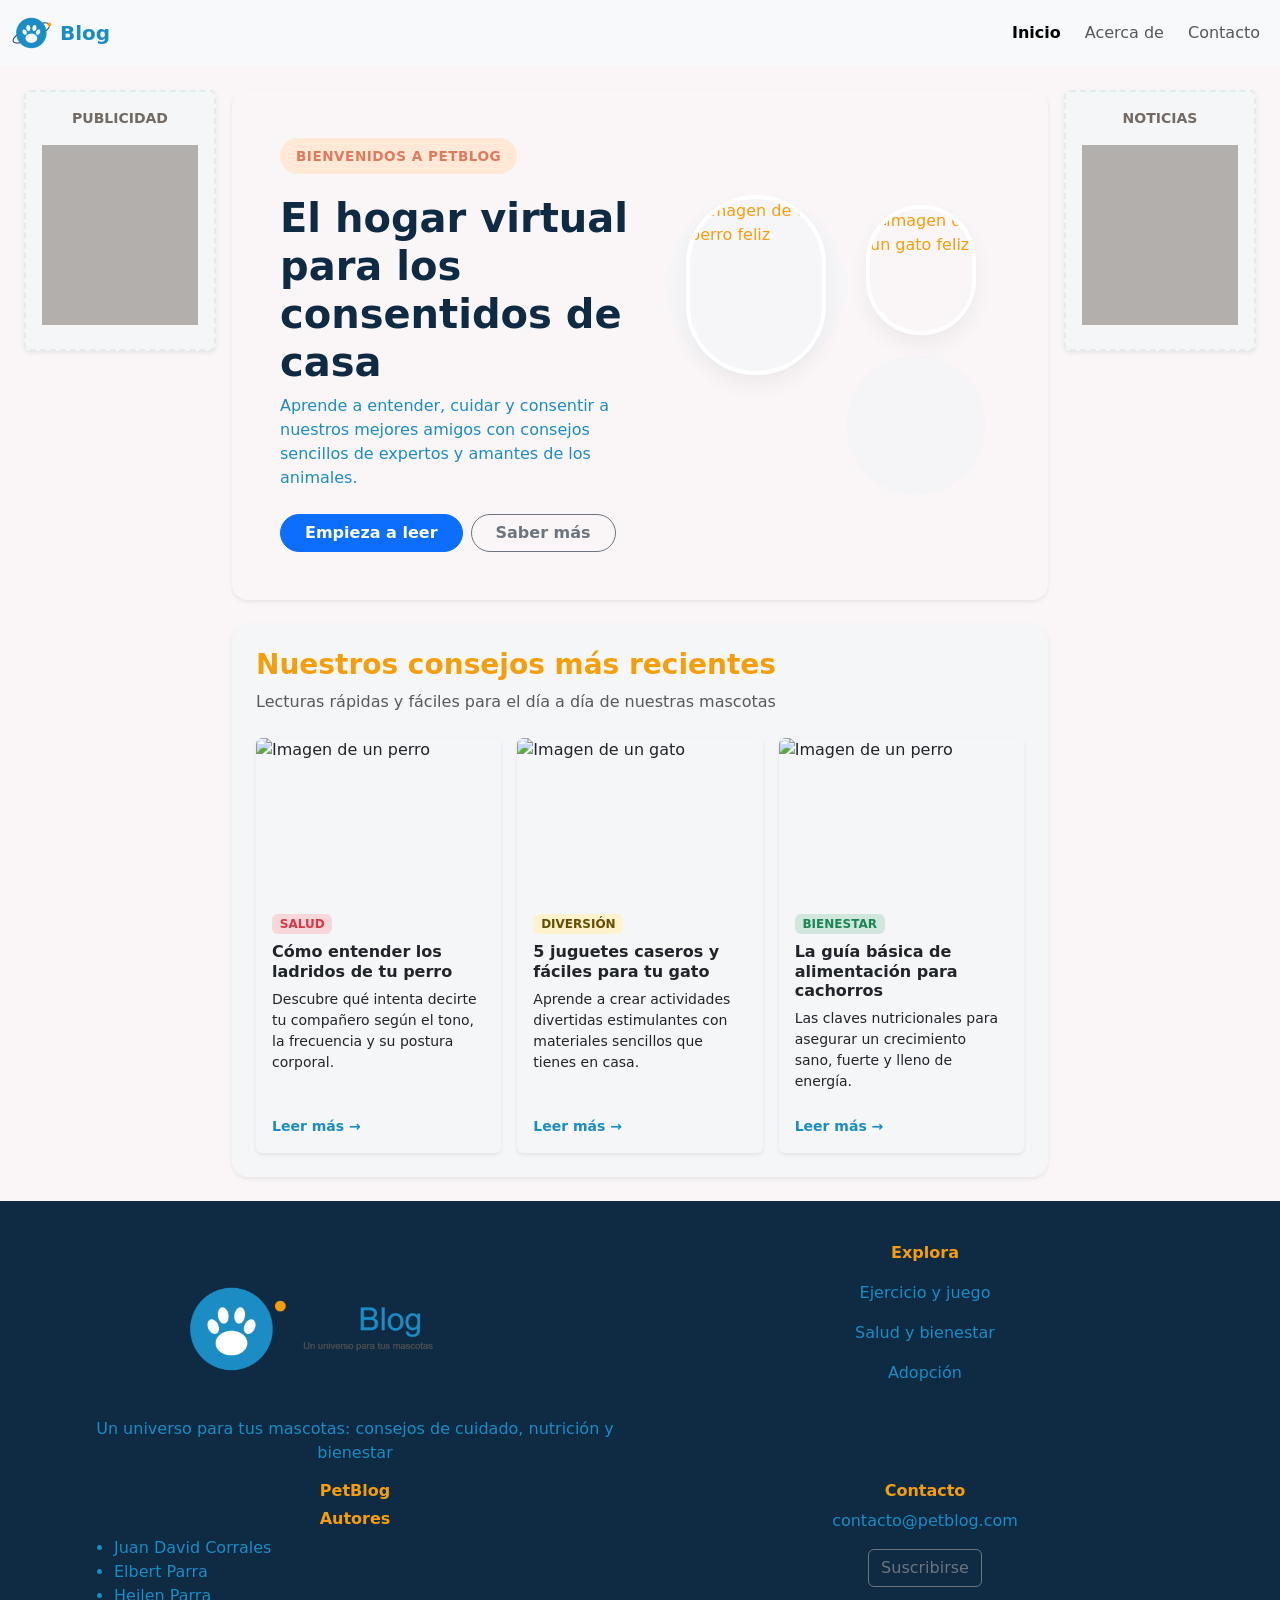
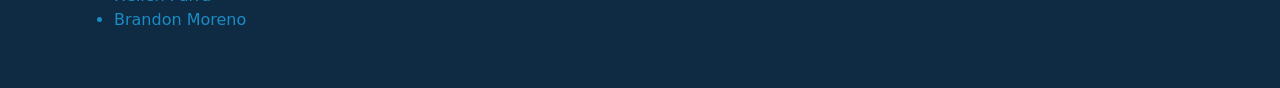
==== commit b2d28872: "Merge branch 'main' into Brandon" ====
--- a/index.html
+++ b/index.html
@@ -144,16 +144,40 @@
   </main>
 
   <footer class="piePagina">
-    <h2>PetBlog</h2>
-    <h3>Autores</h3>
-    <ul>
-      <li>Juan David Corrales</li>
-      <li>Elbert Parra</li>
-      <li>Heilen Parra</li>
-      <li>Brandon Moreno</li>
-    </ul>
-    <h3>Contacto</h3>
-    <p id="correo">contacto@petblog.com</p>
+    <div class="container text-center">
+      <div class="row">
+        <div class="col">
+          <img src="img/logo_pet_blog-Photoroom.png" alt="Logo PetBlog" width="400" class="img-fluid">
+          <p>Un universo para tus mascotas: consejos de cuidado, nutrición y bienestar</p>
+        </div>
+
+        <div class="col">
+          <p class="fw-bold" style="color: #F59E0B;">Explora</p>
+          <p>Ejercicio y juego</p>
+          <p>Salud y bienestar</p>
+          <p>Adopción</p>
+        </div>
+      </div>
+
+      <div class="row">
+        <div class="col">
+          <h2 class="h6 fw-bold" style="color: #F59E0B;">PetBlog</h2>
+          <h3 class="h6 fw-bold" style="color: #F59E0B;">Autores</h3>
+          <ul>
+            <li class="text-start">Juan David Corrales</li>
+            <li class="text-start">Elbert Parra</li>
+            <li class="text-start">Heilen Parra</li>
+            <li class="text-start">Brandon Moreno</li>
+          </ul>
+        </div>
+
+        <div class="col">
+          <h3 class="h6 fw-bold" style="color: #F59E0B;">Contacto</h3>
+          <p id="correo">contacto@petblog.com</p>
+          <button id="boton-suscribirse" type="button" class="btn btn-outline-secondary">Suscribirse</button>
+        </div>
+      </div>
+    </div>
   </footer>
 
   <script src="script.js"></script>
--- a/style.css
+++ b/style.css
@@ -140,4 +140,10 @@
   border: 2px dashed #E2ECE9;
   min-height: 250px;
   color: #736B63;
+}
+
+.piePagina {
+  background-color: #0F2A43;
+  color: #1B8CC4;
+  padding: 40px 0;
 }
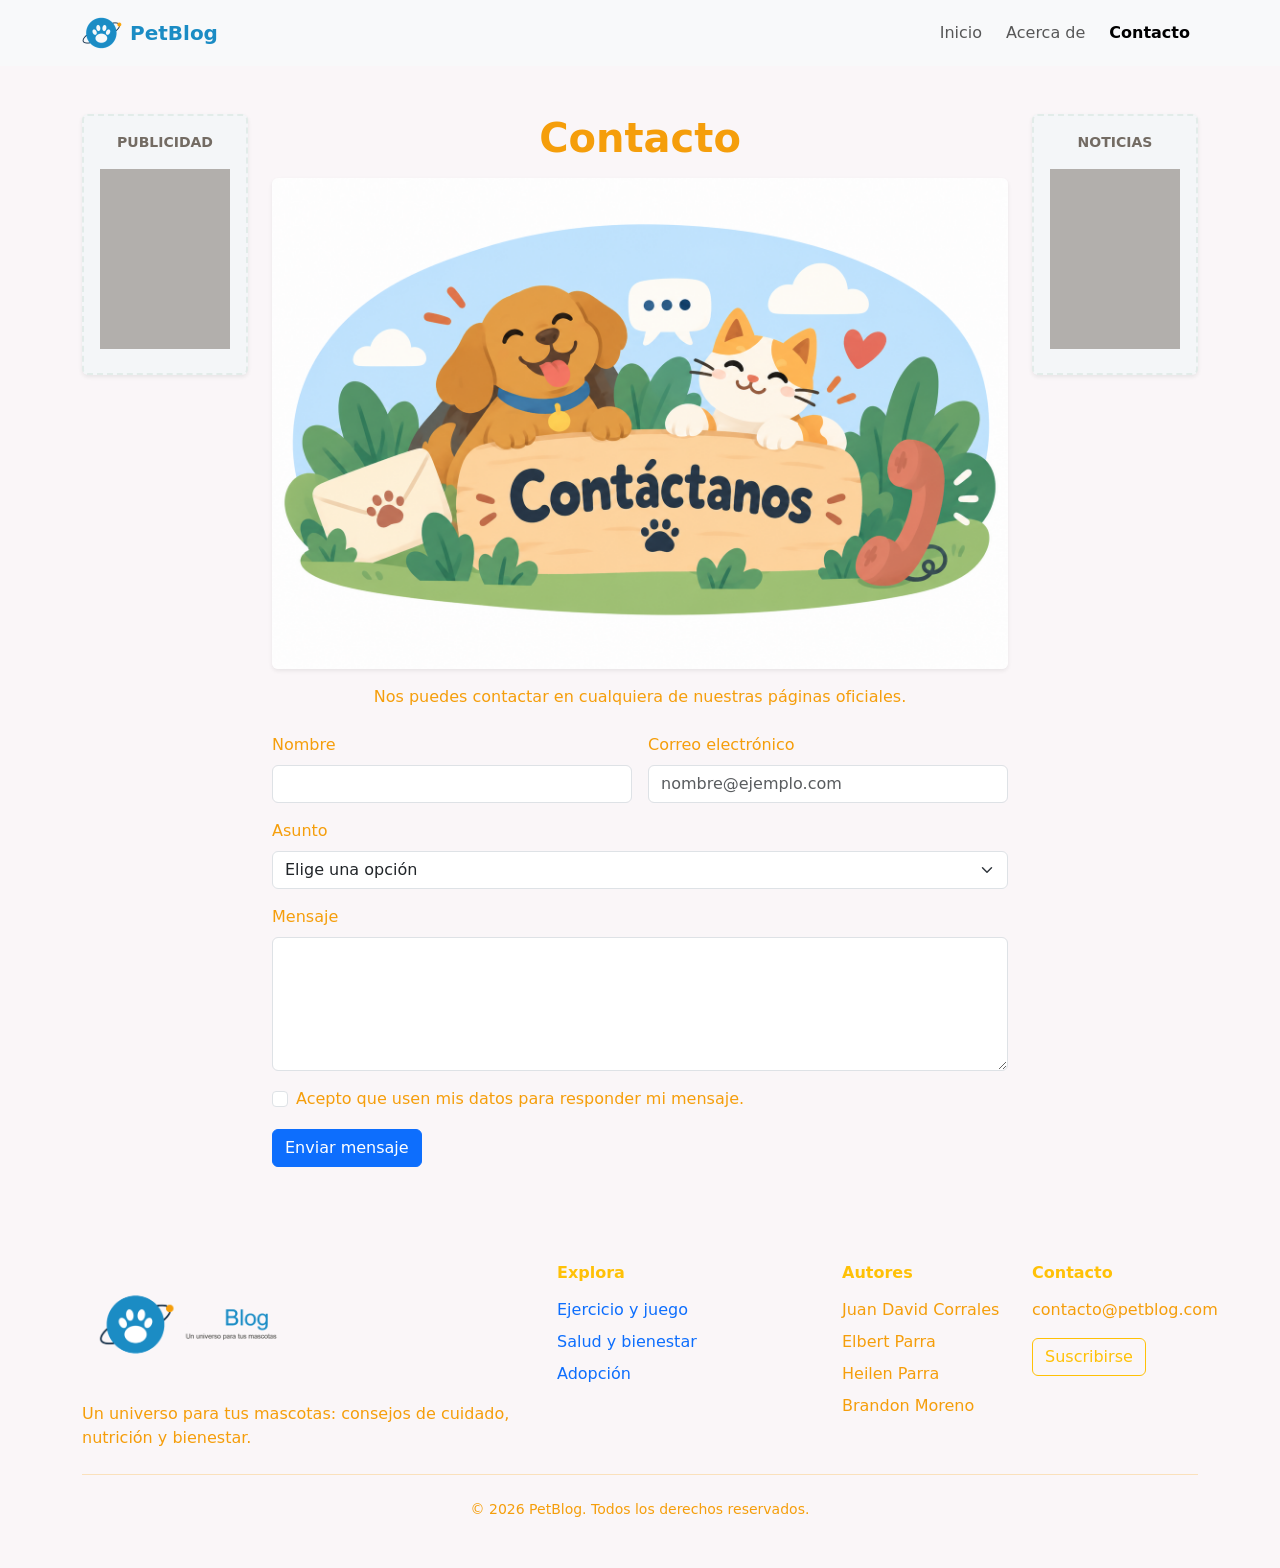
==== commit 2d3a1b62: "updates-pages" ====
--- a/index.html
+++ b/index.html
@@ -3,184 +3,189 @@
 <head>
   <meta charset="UTF-8">
   <meta name="viewport" content="width=device-width, initial-scale=1.0">
-  <title>PetBlog</title>
+  <title>Contacto | PetBlog</title>
   <link href="https://cdn.jsdelivr.net/npm/bootstrap@5.3.8/dist/css/bootstrap.min.css" rel="stylesheet" integrity="sha384-sRIl4kxILFvY47J16cr9ZwB07vP4J8+LH7qKQnuqkuIAvNWLzeN8tE5YBujZqJLB" crossorigin="anonymous">
   <link rel="stylesheet" href="style.css">
   <link rel="icon" href="img/favicon.ico">
 </head>
+
 <body>
-  <nav class="navbar navbar-expand-lg bg-body-tertiary">
-    <div class="container-fluid">
+
+  <nav class="navbar navbar-expand-lg bg-body-tertiary sticky-top">
+    <div class="container">
       <a class="navbar-brand d-flex align-items-center gap-2" href="index.html">
-        <img src="img/logo-icon.png" alt="" width="40" height="40">
-        <span class="fw-semibold" style="color: #1B8CC4;">Blog</span>
+        <img src="img/logo-icon.png" alt="Logo PetBlog" width="40" height="40">
+        <span class="fw-semibold" style="color: #1B8CC4;">PetBlog</span>
       </a>
-      <button class="navbar-toggler" type="button" data-bs-toggle="collapse" data-bs-target="#navbarNavAltMarkup" aria-controls="navbarNavAltMarkup" aria-expanded="false" aria-label="Toggle navigation">
+
+      <button class="navbar-toggler" type="button" data-bs-toggle="collapse" data-bs-target="#navbarNavAltMarkup" aria-controls="navbarNavAltMarkup" aria-expanded="false" aria-label="Abrir navegación">
         <span class="navbar-toggler-icon"></span>
       </button>
+
       <div class="collapse navbar-collapse" id="navbarNavAltMarkup">
         <div class="navbar-nav ms-lg-auto text-center gap-lg-2">
-          <a class="nav-link active fw-semibold" aria-current="page" href="index.html">Inicio</a>
+          <a class="nav-link" href="index.html">Inicio</a>
           <a class="nav-link" href="about.html">Acerca de</a>
-          <a class="nav-link" href="contact.html">Contacto</a>
+          <a class="nav-link active fw-semibold" aria-current="page" href="contact.html">Contacto</a>
         </div>
       </div>
     </div>
   </nav>
 
-  <main>
-    <div class="container-fluid my-4 px-lg-4">
-      <div class="row g-3 align-items-start">
+  <main class="container my-5">
 
-        <!-- Columna Izquierda: Publicidad -->
-        <aside class="col-12 col-md-2">
-          <div class="aside-box p-3 text-center rounded shadow-sm">
-            <small class="fw-bold text-uppercase d-block mb-2">Publicidad</small>
-            <div class="placeholder-glow">
-              <span class="placeholder col-12 my-2" style="height: 180px;"></span>
-            </div>
+    <div class="row g-4">
+
+      <aside class="col-12 col-md-2">
+        <div class="aside-box p-3 text-center rounded shadow-sm">
+          <small class="fw-bold text-uppercase d-block mb-2">Publicidad</small>
+          <div class="placeholder-glow">
+            <span class="placeholder col-12 my-2" style="height: 180px;"></span>
           </div>
-        </aside>
+        </div>
+      </aside>
 
-        <!-- Columna Central -->
-        <div class="col-12 col-md-8">
+      <section class="col-12 col-md-8">
 
-          <!-- Sección HERO -->
-          <section class="hero p-4 p-md-5 rounded-4 shadow-sm mb-4">
-            <div class="row align-items-center g-4">
+        <div class="text-center mb-4">
+          <h1 class="fw-bold mb-3">Contacto</h1>
+          <img src="img/contacto.jpg" class="img-fluid rounded shadow-sm mb-3" alt="Contacto PetBlog">
+          <p class="mb-0">Nos puedes contactar en cualquiera de nuestras páginas oficiales.</p>
+        </div>
 
-              <!-- Texto del Hero -->
-              <div class="col-12 col-lg-6">
-                <span class="heroBadge">BIENVENIDOS A PETBLOG</span>
-                <h1 class="heroTextTitle display-6 fw-bold">El hogar virtual para los consentidos de casa</h1>
-                <p class="heroTextText fs-6 mb-4">Aprende a entender, cuidar y consentir a nuestros mejores amigos con consejos sencillos de expertos y amantes de los animales.</p>
-                <div class="heroTextButtons d-flex gap-2 flex-wrap">
-                  <a href="#postId" class="btn btn-primary rounded-pill px-4 fw-bold">Empieza a leer</a>
-                  <a href="about.html" class="btn btn-outline-secondary rounded-pill px-4 fw-bold">Saber más</a>
-                </div>
-              </div>
+        <form class="needs-validation" novalidate>
 
-              <!-- Imágenes del Hero -->
-              <div class="col-12 col-lg-6">
-                <div class="heroImages">
-                  <div class="heroImagesBackgroundOne"></div>
-                  <div class="heroImagesBackgoundTwo"></div>
+          <div class="row g-3">
 
-                  <div class="heroImage imageDog">
-                    <img src="https://images.unsplash.com/photo-1543466835-00a7907e9de1?w=400" alt="Imagen de un perro feliz" class="img-fluid w-100 h-100 object-fit-cover">
-                  </div>
-
-                  <div class="heroImage imageCat">
-                    <img src="https://images.unsplash.com/photo-1514888286974-6c03e2ca1dba?w=400" alt="Imagen de un gato feliz" class="img-fluid w-100 h-100 object-fit-cover">
-                  </div>
-                </div>
-              </div>
-
-            </div>
-          </section>
-
-          <!-- Sección POSTS -->
-          <section class="post p-4 rounded-4 shadow-sm" id="postId">
-            <div class="postTitle mb-4">
-              <h2 class="fw-bold h3">Nuestros consejos más recientes</h2>
-              <p class="text-muted">Lecturas rápidas y fáciles para el día a día de nuestras mascotas</p>
+            <div class="col-12 col-md-6">
+              <label for="nombre" class="form-label">Nombre</label>
+              <input type="text" class="form-control" id="nombre" name="nombre" required>
+              <div class="invalid-feedback">Escribe tu nombre.</div>
             </div>
 
-            <div class="row row-cols-1 row-cols-lg-3 g-3">
+            <div class="col-12 col-md-6">
+              <label for="email" class="form-label">Correo electrónico</label>
+              <input type="email" class="form-control" id="email" name="email" placeholder="nombre@ejemplo.com" required>
+              <div class="invalid-feedback">Escribe un correo válido.</div>
+            </div>
 
-              <div class="col">
-                <article class="card h-100 border-0 shadow-sm overflow-hidden">
-                  <img src="https://images.unsplash.com/photo-1583511655857-d19b40a7a54e?w=500" class="card-img-top post-card-img" alt="Imagen de un perro">
-                  <div class="card-body d-flex flex-column">
-                    <span class="card-tag tag-salud badge bg-danger-subtle text-danger mb-2 align-self-start">SALUD</span>
-                    <h3 class="card-title h6 fw-bold">Cómo entender los ladridos de tu perro</h3>
-                    <p class="card-text small flex-grow-1">Descubre qué intenta decirte tu compañero según el tono, la frecuencia y su postura corporal.</p>
-                    <a href="#" class="read-more fw-bold text-decoration-none small mt-2">Leer más &rarr;</a>
-                  </div>
-                </article>
+            <div class="col-12">
+              <label for="asunto" class="form-label">Asunto</label>
+              <select class="form-select" id="asunto" name="asunto" required>
+                <option value="" selected disabled>Elige una opción</option>
+                <option>Consulta general</option>
+                <option>Sugerir un tema para el blog</option>
+                <option>Colaboración</option>
+                <option>Otro</option>
+              </select>
+              <div class="invalid-feedback">Elige un asunto.</div>
+            </div>
+
+            <div class="col-12">
+              <label for="mensaje" class="form-label">Mensaje</label>
+              <textarea class="form-control" id="mensaje" name="mensaje" rows="5" required></textarea>
+              <div class="invalid-feedback">Escribe tu mensaje.</div>
+            </div>
+
+            <div class="col-12">
+              <div class="form-check">
+                <input type="checkbox" class="form-check-input" id="acepto" required>
+                <label class="form-check-label" for="acepto">
+                  Acepto que usen mis datos para responder mi mensaje.
+                </label>
+                <div class="invalid-feedback">Debes aceptar para enviar.</div>
               </div>
+            </div>
 
-              <div class="col">
-                <article class="card h-100 border-0 shadow-sm overflow-hidden">
-                  <img src="https://images.unsplash.com/photo-1533738363-b7f9aef128ce?w=500" class="card-img-top post-card-img" alt="Imagen de un gato">
-                  <div class="card-body d-flex flex-column">
-                    <span class="card-tag tag-diversion badge bg-warning-subtle text-warning-emphasis mb-2 align-self-start">DIVERSIÓN</span>
-                    <h3 class="card-title h6 fw-bold">5 juguetes caseros y fáciles para tu gato</h3>
-                    <p class="card-text small flex-grow-1">Aprende a crear actividades divertidas estimulantes con materiales sencillos que tienes en casa.</p>
-                    <a href="#" class="read-more fw-bold text-decoration-none small mt-2">Leer más &rarr;</a>
-                  </div>
-                </article>
-              </div>
+            <div class="col-12">
+              <button type="submit" class="btn btn-primary">
+                Enviar mensaje
+              </button>
+            </div>
 
-              <div class="col">
-                <article class="card h-100 border-0 shadow-sm overflow-hidden">
-                  <img src="https://images.unsplash.com/photo-1552053831-71594a27632d?w=500" class="card-img-top post-card-img" alt="Imagen de un perro">
-                  <div class="card-body d-flex flex-column">
-                    <span class="card-tag tag-bienestar badge bg-success-subtle text-success mb-2 align-self-start">BIENESTAR</span>
-                    <h3 class="card-title h6 fw-bold">La guía básica de alimentación para cachorros</h3>
-                    <p class="card-text small flex-grow-1">Las claves nutricionales para asegurar un crecimiento sano, fuerte y lleno de energía.</p>
-                    <a href="#" class="read-more fw-bold text-decoration-none small mt-2">Leer más &rarr;</a>
-                  </div>
-                </article>
-              </div>
+          </div>
 
-            </div>
-          </section>
+        </form>
 
+      </section>
+
+      <aside class="col-12 col-md-2">
+        <div class="aside-box p-3 text-center rounded shadow-sm">
+          <small class="fw-bold text-uppercase d-block mb-2">Noticias</small>
+          <div class="placeholder-glow">
+            <span class="placeholder col-12 my-2" style="height: 180px;"></span>
+          </div>
+        </div>
+      </aside>
+
+    </div>
+
+  </main>
+
+  <footer class="py-5">
+    <div class="container">
+      <div class="row g-4">
+
+        <div class="col-12 col-md-5 text-center text-md-start">
+          <img src="img/logo_pet_blog-Photoroom.png" alt="Logo PetBlog" class="img-fluid mb-3" style="max-width: 280px;">
+          <p class="mb-0">Un universo para tus mascotas: consejos de cuidado, nutrición y bienestar.</p>
         </div>
 
-        <!-- Columna Derecha: Noticias -->
-        <aside class="col-12 col-md-2">
-          <div class="aside-box p-3 text-center rounded shadow-sm">
-            <small class="fw-bold text-uppercase d-block mb-2">Noticias</small>
-            <div class="placeholder-glow">
-              <span class="placeholder col-12 my-2" style="height: 180px;"></span>
-            </div>
-          </div>
-        </aside>
-
-      </div>
-    </div>
-  </main>
-
-  <footer class="piePagina">
-    <div class="container text-center">
-      <div class="row">
-        <div class="col">
-          <img src="img/logo_pet_blog-Photoroom.png" alt="Logo PetBlog" width="400" class="img-fluid">
-          <p>Un universo para tus mascotas: consejos de cuidado, nutrición y bienestar</p>
-        </div>
-
-        <div class="col">
-          <p class="fw-bold" style="color: #F59E0B;">Explora</p>
-          <p>Ejercicio y juego</p>
-          <p>Salud y bienestar</p>
-          <p>Adopción</p>
-        </div>
-      </div>
-
-      <div class="row">
-        <div class="col">
-          <h2 class="h6 fw-bold" style="color: #F59E0B;">PetBlog</h2>
-          <h3 class="h6 fw-bold" style="color: #F59E0B;">Autores</h3>
-          <ul>
-            <li class="text-start">Juan David Corrales</li>
-            <li class="text-start">Elbert Parra</li>
-            <li class="text-start">Heilen Parra</li>
-            <li class="text-start">Brandon Moreno</li>
+        <div class="col-12 col-md-3">
+          <h2 class="h6 fw-bold mb-3 text-warning">Explora</h2>
+          <ul class="list-unstyled mb-0">
+            <li class="mb-2"><a href="#" class="text-decoration-none">Ejercicio y juego</a></li>
+            <li class="mb-2"><a href="#" class="text-decoration-none">Salud y bienestar</a></li>
+            <li><a href="#" class="text-decoration-none">Adopción</a></li>
           </ul>
         </div>
 
-        <div class="col">
-          <h3 class="h6 fw-bold" style="color: #F59E0B;">Contacto</h3>
-          <p id="correo">contacto@petblog.com</p>
-          <button id="boton-suscribirse" type="button" class="btn btn-outline-secondary">Suscribirse</button>
+        <div class="col-12 col-md-2">
+          <h2 class="h6 fw-bold mb-3 text-warning">Autores</h2>
+          <ul class="list-unstyled mb-0">
+            <li class="mb-2">Juan David Corrales</li>
+            <li class="mb-2">Elbert Parra</li>
+            <li class="mb-2">Heilen Parra</li>
+            <li>Brandon Moreno</li>
+          </ul>
         </div>
+
+        <div class="col-12 col-md-2">
+          <h2 class="h6 fw-bold mb-3 text-warning">Contacto</h2>
+          <p class="mb-3">contacto@petblog.com</p>
+          <button id="boton-suscribirse" type="button" class="btn btn-outline-warning">Suscribirse</button>
+        </div>
+
+      </div>
+
+      <hr class="my-4">
+
+      <div class="text-center">
+        <p class="small mb-0">© 2026 PetBlog. Todos los derechos reservados.</p>
       </div>
     </div>
   </footer>
 
   <script src="script.js"></script>
+
   <script src="https://cdn.jsdelivr.net/npm/bootstrap@5.3.8/dist/js/bootstrap.bundle.min.js" integrity="sha384-FKyoEForCGlyvwx9Hj09JcYn3nv7wiPVlz7YYwJrWVcXK/BmnVDxM+D2scQbITxI" crossorigin="anonymous"></script>
+
+  <script>
+    document.querySelectorAll('.needs-validation').forEach(form => {
+      form.addEventListener('submit', e => {
+        e.preventDefault();
+
+        if (!form.checkValidity()) {
+          form.classList.add('was-validated');
+          return;
+        }
+
+        alert('¡Mensaje enviado! Te responderemos pronto.');
+        form.reset();
+        form.classList.remove('was-validated');
+      });
+    });
+  </script>
+
 </body>
 </html>
